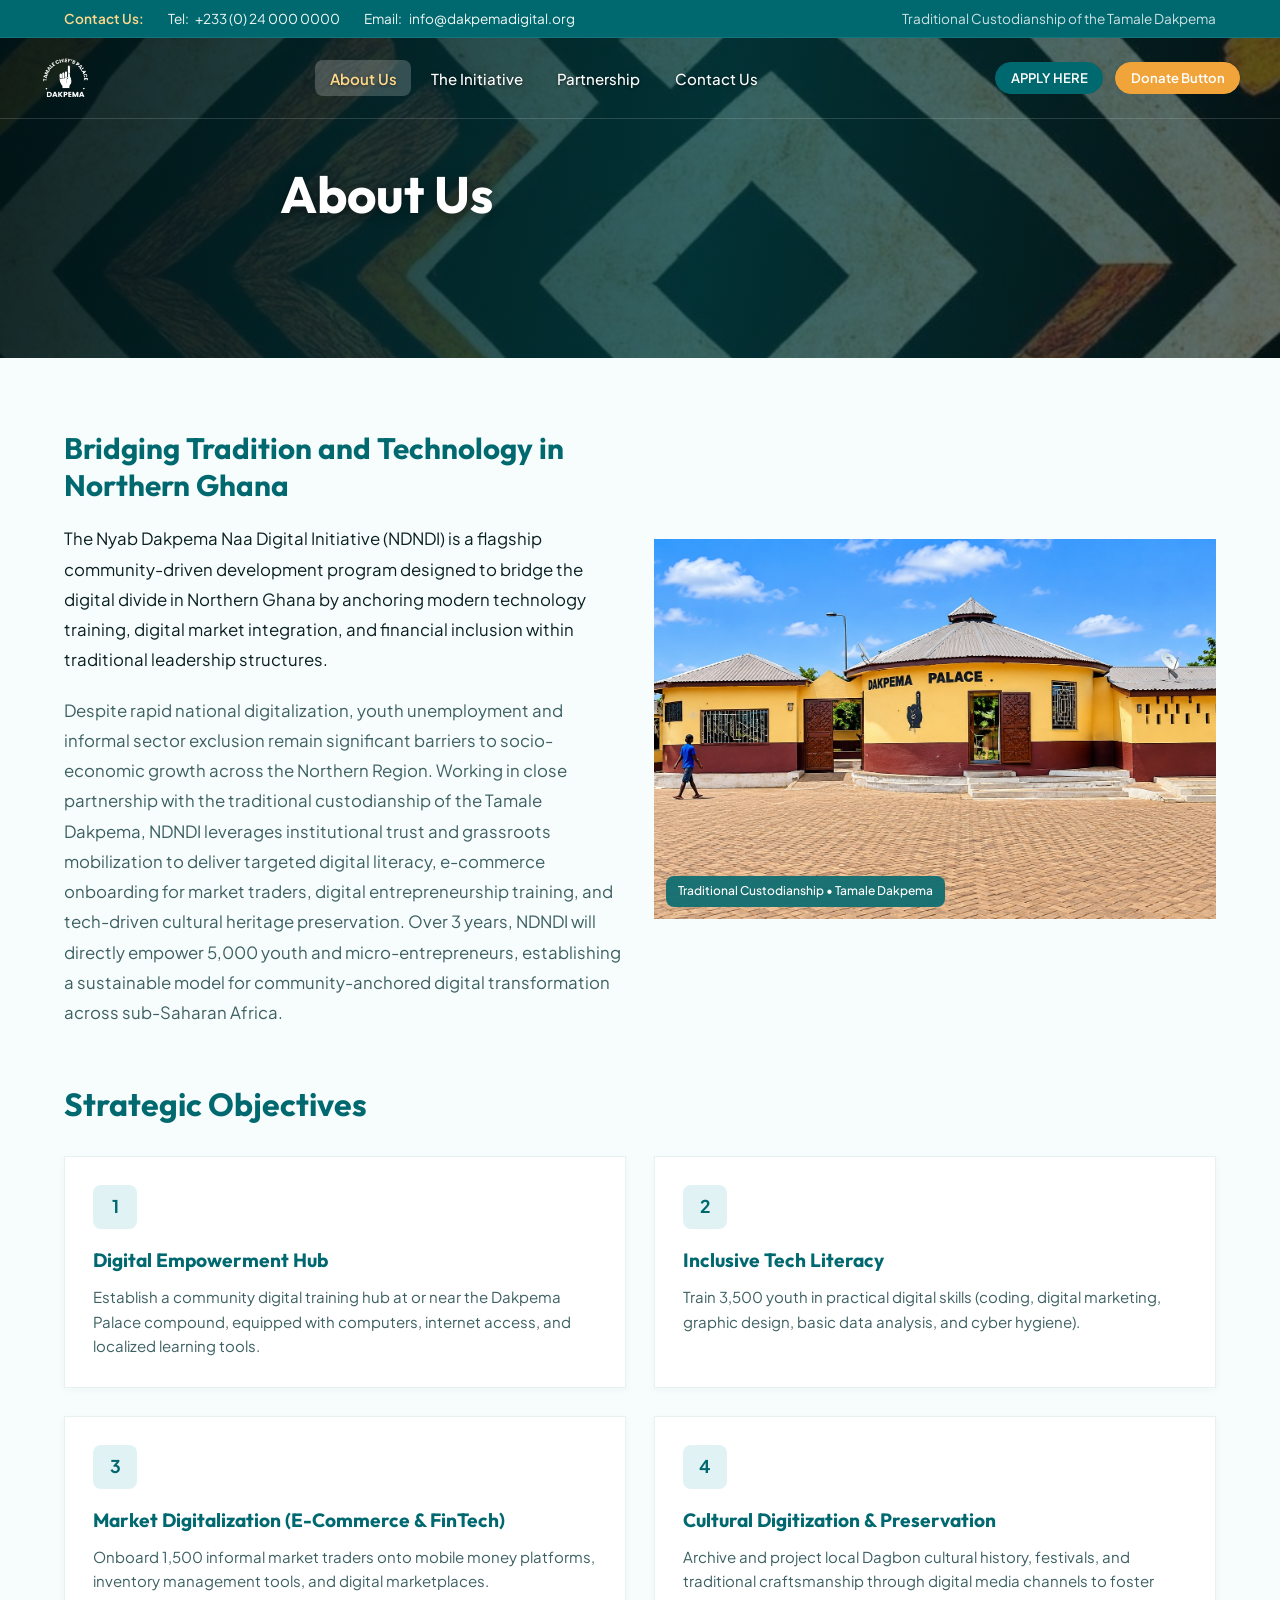
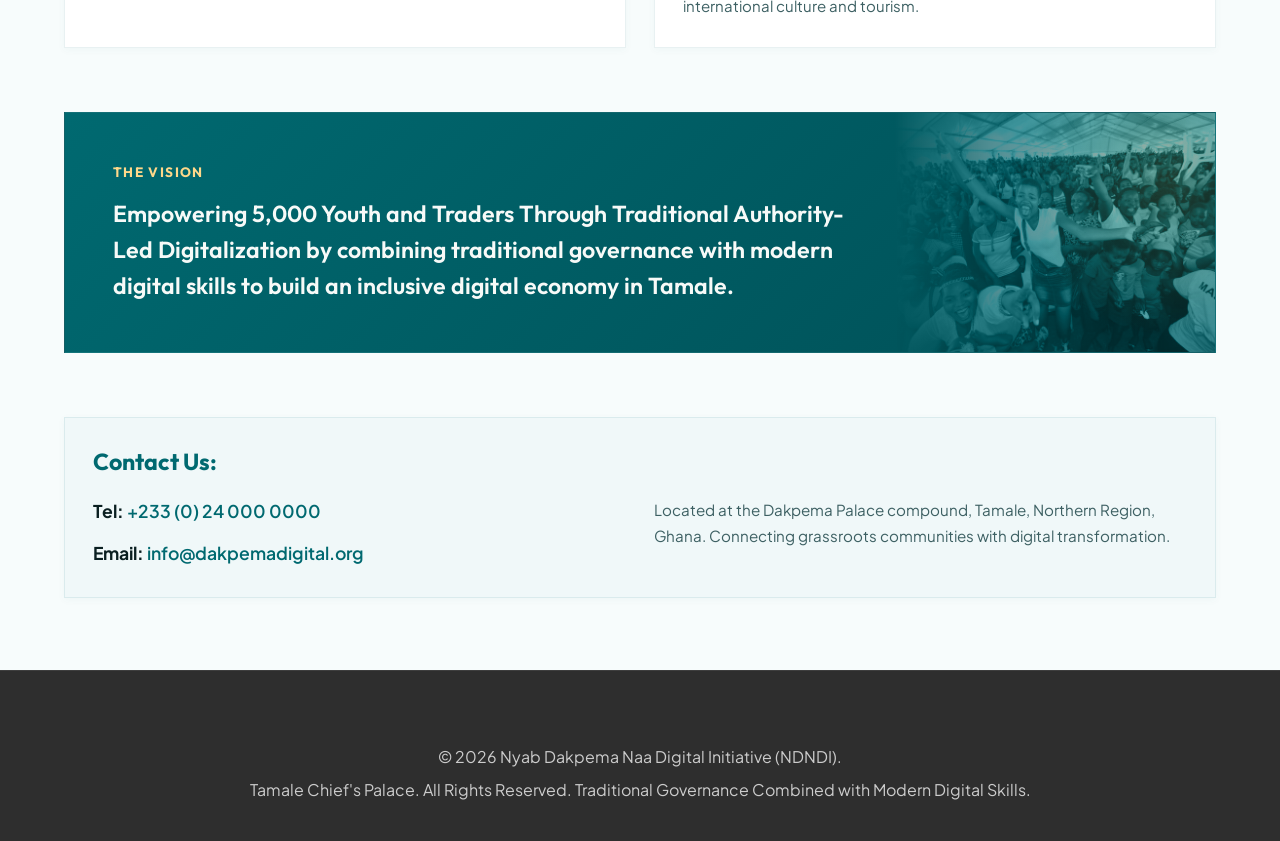
==== about.html @ 33f5f31a "Initial commit - Dakpema website" ====
﻿<!DOCTYPE html>
<html lang="en">
<head>
  <meta charset="UTF-8">
  <meta name="viewport" content="width=device-width, initial-scale=1.0">
  <title>1. About Us | Nyab Dakpema Naa Digital Initiative (NDNDI)</title>
  <meta name="description" content="1. About Us - Bridging Tradition and Technology in Northern Ghana. Nyab Dakpema Naa Digital Initiative (NDNDI).">
  <link rel="icon" type="image/png" href="assets/images/logo/DAKPEMA-01.png">
  <link rel="stylesheet" href="assets/css/style.css">
</head>
<body>

  <!-- Top Contact & Identity Bar -->
  <header class="top-bar">
    <div class="container top-bar-content">
      <div class="top-bar-contact">
        <span style="font-weight: 600; color: #ffd88a;">Contact Us:</span>
        <a href="tel:+233240000000"><span>Tel:</span> +233 (0) 24 000 0000</a>
        <a href="mailto:info@dakpemadigital.org"><span>Email:</span> info@dakpemadigital.org</a>
      </div>
      <div class="top-bar-tagline">
        <span>Traditional Custodianship of the Tamale Dakpema</span>
      </div>
    </div>
  </header>

  <!-- Hero wrapper with overlaid nav (same as homepage) -->
  <div class="hero-wrapper">
    <nav class="site-header site-header-hero">
      <div class="container navbar">
        <a href="index.html" class="brand">
          <img src="assets/images/logo/DAKPEMAw.png" alt="Tamale Chief's Palace - Dakpema Logo" class="brand-logo">
        </a>

        <ul class="nav-menu">
          <li><a href="about.html" class="nav-link active">About Us</a></li>
          <li><a href="initiative.html" class="nav-link">The Initiative</a></li>
          <li><a href="partnership.html" class="nav-link">Partnership</a></li>
          <li><a href="contact.html" class="nav-link">Contact Us</a></li>
          <li class="nav-menu-btns">
            <button type="button" class="btn btn-primary btn-sm open-apply-modal">APPLY HERE</button>
            <button type="button" class="btn btn-accent btn-sm open-donate-modal">Donate Button</button>
          </li>
        </ul>

        <div class="nav-actions">
          <button type="button" class="btn btn-primary btn-sm open-apply-modal nav-cta-btn">APPLY HERE</button>
          <button type="button" class="btn btn-accent btn-sm open-donate-modal nav-cta-btn">Donate Button</button>
          <button class="nav-toggle" aria-label="Toggle navigation menu" aria-expanded="false">
            <svg fill="none" stroke="currentColor" stroke-width="2" viewBox="0 0 24 24">
              <path stroke-linecap="round" stroke-linejoin="round" d="M4 6h16M4 12h16M4 18h16"></path>
            </svg>
          </button>
        </div>
      </div>
    </nav>

    <!-- Page Hero -->
    <div class="about-page-hero">
      <div class="about-page-hero-overlay"></div>
      <div class="container about-page-hero-content">
        <h1 class="about-page-hero-title">About Us</h1>
      </div>
    </div>

  </div><!-- /hero-wrapper -->

  <!-- Main Content: Bridging Tradition and Technology in Northern Ghana -->
  <main class="section">
    <div class="container">
      <div class="grid-2" style="align-items: center; margin-bottom: 3.5rem;">
        <div>
          <h2 class="section-title" style="font-size: 1.85rem; margin-bottom: 1.25rem;">
            Bridging Tradition and Technology in Northern Ghana
          </h2>
          <p style="font-size: 1.05rem; line-height: 1.8; color: var(--color-text-main); margin-bottom: 1.25rem;">
            The Nyab Dakpema Naa Digital Initiative (NDNDI) is a flagship community-driven development program designed to bridge the digital divide in Northern Ghana by anchoring modern technology training, digital market integration, and financial inclusion within traditional leadership structures.
          </p>
          <p style="font-size: 1.05rem; line-height: 1.8; color: var(--color-text-muted);">
            Despite rapid national digitalization, youth unemployment and informal sector exclusion remain significant barriers to socio-economic growth across the Northern Region. Working in close partnership with the traditional custodianship of the Tamale Dakpema, NDNDI leverages institutional trust and grassroots mobilization to deliver targeted digital literacy, e-commerce onboarding for market traders, digital entrepreneurship training, and tech-driven cultural heritage preservation. Over 3 years, NDNDI will directly empower 5,000 youth and micro-entrepreneurs, establishing a sustainable model for community-anchored digital transformation across sub-Saharan Africa.
          </p>
        </div>

        <div class="hero-visuals">
          <div class="hero-img-wrap" style="height: 380px;">
            <img src="assets/images/hero/Dakpema.jpg" alt="Dakpema Palace - Tamale Chief's Palace">
            <div class="hero-card-badge">
              Traditional Custodianship • Tamale Dakpema
            </div>
          </div>
        </div>
      </div>

      <!-- Strategic Objectives (Verbatim Text) -->
      <div style="margin-bottom: 4rem;">
        <div class="section-header" style="margin-bottom: 2rem;">
          <h3 class="section-title" style="font-size: 2rem;">Strategic Objectives</h3>
        </div>

        <div class="grid-2">
          <!-- 1. Digital Empowerment Hub -->
          <div class="clean-card">
            <div class="card-icon-pill">1</div>
            <h4 class="card-title">Digital Empowerment Hub</h4>
            <p class="card-text">
              Establish a community digital training hub at or near the Dakpema Palace compound, equipped with computers, internet access, and localized learning tools.
            </p>
          </div>

          <!-- 2. Inclusive Tech Literacy -->
          <div class="clean-card">
            <div class="card-icon-pill">2</div>
            <h4 class="card-title">Inclusive Tech Literacy</h4>
            <p class="card-text">
              Train 3,500 youth in practical digital skills (coding, digital marketing, graphic design, basic data analysis, and cyber hygiene).
            </p>
          </div>

          <!-- 3. Market Digitalization (E-Commerce & FinTech) -->
          <div class="clean-card">
            <div class="card-icon-pill">3</div>
            <h4 class="card-title">Market Digitalization (E-Commerce &amp; FinTech)</h4>
            <p class="card-text">
              Onboard 1,500 informal market traders onto mobile money platforms, inventory management tools, and digital marketplaces.
            </p>
          </div>

          <!-- 4. Cultural Digitization & Preservation -->
          <div class="clean-card">
            <div class="card-icon-pill">4</div>
            <h4 class="card-title">Cultural Digitization &amp; Preservation</h4>
            <p class="card-text">
              Archive and project local Dagbon cultural history, festivals, and traditional craftsmanship through digital media channels to foster international culture and tourism.
            </p>
          </div>
        </div>
      </div>

      <!-- The Vision (Verbatim Text) -->
      <div class="vision-banner" style="margin-bottom: 4rem;">
        <div class="vision-banner-content">
          <div class="vision-tag">The Vision</div>
          <p class="vision-text">
            Empowering 5,000 Youth and Traders Through Traditional Authority-Led Digitalization by combining traditional governance with modern digital skills to build an inclusive digital economy in Tamale.
          </p>
        </div>
        <div class="vision-banner-img">
          <img src="assets/images/projects/youth.jpg" alt="Vision - Dakpema Youth">
        </div>
      </div>

      <!-- Contact Us (Verbatim Text from Page 1 & Page 2) -->
      <div class="clean-card" style="background: var(--color-bg-alt);">
        <h3 class="card-title" style="font-size: 1.45rem; margin-bottom: 1.25rem;">Contact Us:</h3>
        <div class="grid-2">
          <div>
            <p style="font-size: 1.1rem; color: var(--color-text-main); margin-bottom: 0.75rem;">
              <strong>Tel:</strong> <a href="tel:+233240000000" style="color: var(--color-primary); font-weight: 600;">+233 (0) 24 000 0000</a>
            </p>
            <p style="font-size: 1.1rem; color: var(--color-text-main);">
              <strong>Email:</strong> <a href="mailto:info@dakpemadigital.org" style="color: var(--color-primary); font-weight: 600;">info@dakpemadigital.org</a>
            </p>
          </div>
          <div>
            <p style="color: var(--color-text-muted); font-size: 0.95rem;">
              Located at the Dakpema Palace compound, Tamale, Northern Region, Ghana. Connecting grassroots communities with digital transformation.
            </p>
          </div>
        </div>
      </div>

    </div>
  </main>

  <!-- Modals -->
  <div id="applyModal" class="modal-overlay" role="dialog" aria-modal="true">
    <div class="modal-dialog">
      <div class="modal-header">
        <h3 class="modal-title">NDNDI Registration (1. ENTRY-STAGE)</h3>
        <button type="button" class="modal-close" aria-label="Close modal">&times;</button>
      </div>
      <div class="modal-body">
        <p style="font-size: 0.92rem; color: var(--color-text-muted); margin-bottom: 1.25rem;">
          <strong>1. ENTRY-STAGE:</strong> Entrants will be allowed to register online. Follow this link () to register. Applicants must make sure all information submitted are accurate before clicking APPLY.
        </p>
        <form id="applicationForm">
          <div class="form-group">
            <label class="form-label">Full Name *</label>
            <input type="text" class="form-control" required>
          </div>
          <div class="grid-2">
            <div class="form-group">
              <label class="form-label">Email *</label>
              <input type="email" class="form-control" required>
            </div>
            <div class="form-group">
              <label class="form-label">Tel *</label>
              <input type="tel" class="form-control" required>
            </div>
          </div>
          <div class="form-group">
            <label class="form-label">Age (18-32 years) *</label>
            <input type="number" min="18" max="32" class="form-control" required>
          </div>
          <div style="display: flex; justify-content: flex-end; gap: 0.75rem; margin-top: 1rem;">
            <button type="button" class="btn btn-outline modal-cancel">Cancel</button>
            <button type="submit" class="btn btn-primary" style="background-color: #8b1f1f; border-color: #8b1f1f;">APPLY HERE</button>
          </div>
        </form>
      </div>
    </div>
  </div>

  <div id="donateModal" class="modal-overlay" role="dialog" aria-modal="true">
    <div class="modal-dialog">
      <div class="modal-header">
        <h3 class="modal-title">Partner with NDNDI (Donate Button)</h3>
        <button type="button" class="modal-close" aria-label="Close modal">&times;</button>
      </div>
      <div class="modal-body">
        <p style="font-size: 0.92rem; color: var(--color-text-muted); margin-bottom: 1.25rem;">
          We invite development agencies, philanthropic organizations, and corporate partners to join hands with the Nyab Dakpema Naa Digital Initiative.
        </p>
        <form id="donationForm">
          <div class="form-group">
            <label class="form-label">Organization / Donor Name *</label>
            <input type="text" class="form-control" required>
          </div>
          <div class="form-group">
            <label class="form-label">Email Address *</label>
            <input type="email" class="form-control" required>
          </div>
          <div style="display: flex; justify-content: flex-end; gap: 0.75rem; margin-top: 1rem;">
            <button type="button" class="btn btn-outline modal-cancel">Cancel</button>
            <button type="submit" class="btn btn-accent" style="background-color: #8b1f1f; border-color: #8b1f1f;">Donate Button</button>
          </div>
        </form>
      </div>
    </div>
  </div>

  <!-- Site Footer -->
  <footer class="site-footer">
    <div class="container">
      <div class="footer-bottom">
        <p>© 2026 Nyab Dakpema Naa Digital Initiative (NDNDI).</p>
        <p>Tamale Chief's Palace. All Rights Reserved. Traditional Governance Combined with Modern Digital Skills.</p>
      </div>
    </div>
  </footer>

  <script src="assets/js/main.js"></script>
</body>
</html>
---- assets/css/style.css ----
﻿/* ==========================================================================
   Nyab Dakpema Naa Digital Initiative (NDNDI) - Main Stylesheet
   Modern, elegant civic tech design system for Northern Ghana
   Refined aesthetic: Zero thick deep shadows, zero heavy card outlines.
   ========================================================================== */

@import url('https://fonts.googleapis.com/css2?family=Outfit:wght@300;400;500;600;700;800&family=Plus+Jakarta+Sans:wght@300;400;500;600;700&display=swap');

:root {
  /* Brand Heritage Palette */
  --color-primary: #006970;          /* Dakpema Teal */
  --color-primary-light: #007e86;    /* Dakpema Teal Light */
  --color-primary-subtle: #e0f2f3;   /* Delicate Teal Tint */
  --color-primary-glow: rgba(0, 105, 112, 0.08);
  
  --color-accent: #f1a43a;           /* Vibrant Amber Gold */
  --color-accent-hover: #d98d28;
  --color-accent-subtle: #fdf6ea;    /* Soft Amber Glow */
  
  --color-water: #006970;            /* Clean Water Initiative Teal */
  --color-water-subtle: #e0f2f3;
  
  /* Neutral Palette */
  --color-bg-main: #f7fcfc;          /* Pristine teal-tinted off-white */
  --color-bg-surface: #ffffff;       /* Pure white */
  --color-bg-alt: #f0f8f9;           /* Soft muted teal section background */
  --color-bg-card: #ffffff;
  
  --color-text-main: #0a1f21;        /* Deep teal charcoal */
  --color-text-muted: #3d6063;       /* Readable secondary body */
  --color-text-light: #6b8d90;       /* Tertiary caption */
  --color-border-subtle: rgba(0, 105, 112, 0.09); /* Hairline elegant border */
  --color-border-hover: rgba(0, 105, 112, 0.22);
  
  /* Shadows - explicitly soft, airy, and delicate (No thick or deep black shadows) */
  --shadow-subtle: 0 2px 8px rgba(0, 95, 102, 0.04);
  --shadow-hover: 0 6px 18px rgba(0, 95, 102, 0.07);
  --shadow-float: 0 10px 25px rgba(0, 95, 102, 0.08);
  
  /* Typography */
  --font-heading: 'Outfit', -apple-system, BlinkMacSystemFont, "Segoe UI", Roboto, sans-serif;
  --font-body: 'Plus Jakarta Sans', -apple-system, BlinkMacSystemFont, "Segoe UI", Roboto, sans-serif;
  
  /* Layout & Transitions */
  --container-max: 1200px;
  --radius-sm: 8px;
  --radius-md: 12px;
  --radius-lg: 18px;
  --radius-full: 9999px;
  --transition: all 0.25s cubic-bezier(0.16, 1, 0.3, 1);
}

/* Base Reset & Core Styles */
*, *::before, *::after {
  box-sizing: border-box;
  margin: 0;
  padding: 0;
}

html {
  scroll-behavior: smooth;
  font-size: 16px;
  -webkit-font-smoothing: antialiased;
}

body {
  font-family: var(--font-body);
  background-color: var(--color-bg-main);
  color: var(--color-text-main);
  line-height: 1.7;
  overflow-x: hidden;
}

img {
  max-width: 100%;
  height: auto;
  display: block;
}

a {
  color: inherit;
  text-decoration: none;
  transition: var(--transition);
}

button, input, textarea, select {
  font-family: inherit;
  font-size: 1rem;
}

/* Container */
.container {
  width: 100%;
  max-width: var(--container-max);
  margin-left: auto;
  margin-right: auto;
  padding-left: 1.5rem;
  padding-right: 1.5rem;
}

/* Mobile-only elements — hidden by default */
.about-mobile-img {
  display: none;
}

/* ==========================================================================
   Header & Navigation
   ========================================================================== */

/* Top utility bar */
.top-bar {
  background-color: var(--color-primary);
  color: #e0ece4;
  font-size: 0.85rem;
  padding: 0.45rem 0;
  border-bottom: 1px solid rgba(255, 255, 255, 0.08);
}

.top-bar-content {
  display: flex;
  justify-content: space-between;
  align-items: center;
  flex-wrap: wrap;
  gap: 0.75rem;
}

.top-bar-contact {
  display: flex;
  align-items: center;
  gap: 1.5rem;
}

.top-bar-contact a {
  color: #f0f7f3;
  display: inline-flex;
  align-items: center;
  gap: 0.4rem;
}

.top-bar-contact a:hover {
  color: var(--color-accent);
}

.top-bar-tagline {
  display: flex;
  align-items: center;
  gap: 0.5rem;
  color: rgba(255, 255, 255, 0.8);
}

.top-bar-tagline .badge {
  background: rgba(200, 138, 36, 0.25);
  color: #ffd88a;
  padding: 0.15rem 0.55rem;
  border-radius: var(--radius-full);
  font-size: 0.75rem;
  font-weight: 600;
  letter-spacing: 0.03em;
}

/* Nav menu buttons â€” hidden on desktop, shown in dropdown on mobile */
.nav-menu-btns {
  display: none;
}

/* Hidden on desktop, shown on mobile only */
.top-bar-mobile-email {
  display: none;
}

/* Nav CTA buttons hidden on mobile via media query */

.site-header {
  position: sticky;
  top: 0;
  z-index: 100;
  background: rgba(255, 255, 255, 0.96);
  backdrop-filter: blur(12px);
  border-bottom: 1px solid var(--color-border-subtle);
  transition: var(--transition);
}

.navbar {
  display: flex;
  align-items: center;
  justify-content: space-between;
  padding: 0.85rem 0;
}

.brand {
  display: flex;
  align-items: center;
  gap: 0.9rem;
}

.brand-logo {
  width: 52px;
  height: 52px;
  object-fit: contain;
  transition: var(--transition);
}

.brand:hover .brand-logo {
  transform: scale(1.04);
}

.brand-info {
  display: flex;
  flex-direction: column;
}

.brand-acronym {
  font-family: var(--font-heading);
  font-size: 1.2rem;
  font-weight: 800;
  color: var(--color-primary);
  line-height: 1.15;
  letter-spacing: -0.01em;
}

.brand-title {
  font-size: 0.78rem;
  font-weight: 500;
  color: var(--color-text-muted);
  line-height: 1.2;
}

/* Nav links */
.nav-menu {
  display: flex;
  align-items: center;
  gap: 0.35rem;
  list-style: none;
}

.nav-link {
  font-size: 0.94rem;
  font-weight: 500;
  color: var(--color-text-main);
  padding: 0.55rem 0.9rem;
  border-radius: var(--radius-sm);
  transition: var(--transition);
  position: relative;
  white-space: nowrap;
}

.nav-link:hover {
  color: var(--color-primary);
  background-color: var(--color-primary-subtle);
}

.nav-link.active {
  color: var(--color-primary);
  background-color: var(--color-primary-subtle);
  font-weight: 600;
}

/* Nav Actions */
.nav-actions {
  display: flex;
  align-items: center;
  gap: 0.75rem;
}

.btn {
  display: inline-flex;
  align-items: center;
  justify-content: center;
  gap: 0.5rem;
  padding: 0.6rem 1.25rem;
  font-size: 0.9rem;
  font-weight: 600;
  border-radius: var(--radius-full);
  cursor: pointer;
  border: 1px solid transparent;
  transition: var(--transition);
  line-height: 1.2;
  text-align: center;
  text-decoration: none;
}

.btn-primary {
  background-color: var(--color-primary);
  color: #ffffff;
  border-color: var(--color-primary);
}

.btn-primary:hover {
  background-color: var(--color-primary-light);
  border-color: var(--color-primary-light);
  transform: translateY(-1px);
}

.btn-accent {
  background-color: var(--color-accent);
  color: #ffffff;
  border-color: var(--color-accent);
}

.btn-accent:hover {
  background-color: var(--color-accent-hover);
  border-color: var(--color-accent-hover);
  transform: translateY(-1px);
}

.btn-outline {
  background-color: transparent;
  color: var(--color-primary);
  border-color: var(--color-border-subtle);
}

.btn-outline:hover {
  background-color: var(--color-primary-subtle);
  border-color: var(--color-primary);
}

.btn-sm {
  padding: 0.45rem 0.9rem;
  font-size: 0.82rem;
}

.btn-lg {
  padding: 0.85rem 1.75rem;
  font-size: 1rem;
}

/* Hamburger toggle for mobile */
.nav-toggle {
  display: none;
  background: none;
  border: none;
  cursor: pointer;
  padding: 0.5rem;
  color: var(--color-primary);
}

.nav-toggle svg {
  width: 26px;
  height: 26px;
}

/* ==========================================================================
   Hero Section with hero-img1.jpg (Inspiration Style)
   ========================================================================== */
.hero-wrapper {
  position: relative;
  width: 100%;
}

.site-header-hero {
  position: absolute;
  top: 0;
  left: 0;
  width: 100%;
  z-index: 50;
  background: transparent;
  border-bottom: 1px solid rgba(255, 255, 255, 0.15);
  backdrop-filter: none;
}

.site-header-hero .brand-logo {
  filter: brightness(0) invert(1);
}

.site-header-hero .nav-link {
  color: #ffffff;
  font-weight: 500;
  text-shadow: 0 1px 3px rgba(0, 0, 0, 0.5);
}

.site-header-hero .nav-link:hover {
  color: #ffd88a;
  background-color: rgba(255, 255, 255, 0.12);
}

.site-header-hero .nav-link.active {
  color: #ffd88a;
  background-color: rgba(255, 255, 255, 0.2);
  font-weight: 600;
}

.site-header-hero .nav-toggle {
  color: #ffffff;
}

.hero-inspo {
  position: relative;
  width: 100%;
  min-height: 100vh;
  min-height: calc(100vh - 40px);
  min-height: 100dvh;
  display: flex;
  align-items: center;
  background-image: url('../images/hero/hero-img1.jpg');
  background-size: cover;
  background-position: 72% 20%;
  background-repeat: no-repeat;
  padding: 8.5rem 0 5.5rem;
  border-bottom: 1px solid rgba(0, 0, 0, 0.15);
  overflow: hidden;
  color: #ffffff;
  box-sizing: border-box;
}

/* Small dark overlay, not too much */
.hero-inspo .hero-overlay {
  position: absolute;
  top: 0;
  left: 0;
  right: 0;
  bottom: 0;
  width: 100%;
  height: 100%;
  background: linear-gradient(
    90deg, 
    rgba(8, 22, 14, 0.8) 0%, 
    rgba(8, 22, 14, 0.58) 45%, 
    rgba(8, 22, 14, 0.28) 75%, 
    rgba(8, 22, 14, 0.12) 100%
  );
  pointer-events: none;
  z-index: 1;
}

.hero-inspo .container {
  position: relative;
  z-index: 2;
  width: 100%;
}

.hero-inspo .hero-content {
  max-width: 600px;
}

.hero-inspo .hero-title {
  font-family: var(--font-heading);
  font-size: 3.25rem;
  font-weight: 800;
  line-height: 1.15;
  color: #ffffff;
  margin-bottom: 1.15rem;
  letter-spacing: -0.02em;
  text-shadow: 0 2px 10px rgba(0, 0, 0, 0.45);
}

.hero-inspo .hero-title .highlight {
  color: #ffffff;
}

.hero-inspo .hero-subtext {
  font-size: 1.15rem;
  font-weight: 500;
  color: #e5ede8;
  line-height: 1.6;
  margin-bottom: 2.25rem;
  max-width: 520px;
  text-shadow: 0 1px 4px rgba(0, 0, 0, 0.45);
}

.hero-inspo .hero-actions {
  display: flex;
  align-items: center;
  gap: 1rem;
  flex-wrap: wrap;
}

.hero-inspo .hero-actions .btn-outline {
  background-color: rgba(255, 255, 255, 0.08);
  color: #ffffff;
  border-color: rgba(255, 255, 255, 0.4);
  backdrop-filter: blur(4px);
}

.hero-inspo .hero-actions .btn-outline:hover {
  background-color: rgba(255, 255, 255, 0.22);
  border-color: #ffffff;
}

@media (max-width: 768px) {
  .site-header-hero .nav-menu {
    background: #11291d;
    border-bottom: 1px solid rgba(255, 255, 255, 0.1);
  }
  .hero-inspo {
    min-height: 75vh;
    padding: 7.5rem 0 4rem;
    background-position: 65% center;
  }
  .hero-inspo .hero-title {
    font-size: 2.25rem;
  }
  .hero-inspo .hero-overlay {
    background: linear-gradient(
      180deg,
      rgba(8, 22, 14, 0.78) 0%,
      rgba(8, 22, 14, 0.65) 100%
    );
  }
}

/* ==========================================================================
   Hero Section with Dakpema Palace Background & Dark Overlay (Legacy/Fallback)
   ========================================================================== */
.hero {
  position: relative;
  width: 100%;
  min-height: 100vh;
  min-height: calc(100vh - 40px);
  min-height: 100dvh;
  display: flex;
  align-items: center;
  background-image: url('../images/hero/hero-img1.jpg');
  background-size: cover;
  background-position: 72% 20%;
  background-repeat: no-repeat;
  padding: 8.5rem 0 5.5rem;
  border-bottom: 1px solid rgba(0, 0, 0, 0.15);
  overflow: hidden;
  color: #ffffff;
  box-sizing: border-box;
}

.hero-overlay {
  position: absolute;
  top: 0;
  left: 0;
  right: 0;
  bottom: 0;
  width: 100%;
  height: 100%;
  background: linear-gradient(135deg, rgba(10, 24, 17, 0.82) 0%, rgba(14, 34, 25, 0.76) 50%, rgba(8, 20, 14, 0.85) 100%);
  pointer-events: none;
  z-index: 1;
}

.hero .container {
  position: relative;
  z-index: 2;
  width: 100%;
}

.hero-grid {
  display: block;
  max-width: 960px;
  position: relative;
  z-index: 2;
}

.hero-badge-wrap {
  display: inline-flex;
  align-items: center;
  gap: 0.6rem;
  padding: 0.4rem 1.1rem 0.4rem 0.55rem;
  background-color: rgba(255, 255, 255, 0.95);
  border: 1px solid rgba(255, 255, 255, 0.3);
  border-radius: var(--radius-full);
  margin-bottom: 1.5rem;
  box-shadow: 0 4px 12px rgba(0, 0, 0, 0.12);
}

.hero-badge-logo {
  width: 26px;
  height: 26px;
  object-fit: contain;
}

.hero-badge-text {
  font-size: 0.82rem;
  font-weight: 700;
  color: var(--color-primary);
  letter-spacing: 0.02em;
}

.hero-title {
  font-family: var(--font-heading);
  font-size: 2.95rem;
  font-weight: 800;
  line-height: 1.15;
  color: #ffffff;
  margin-bottom: 1.15rem;
  letter-spacing: -0.02em;
  text-shadow: 0 2px 8px rgba(0, 0, 0, 0.3);
}

.hero-title .highlight {
  color: #ffd88a;
  position: relative;
  display: inline-block;
}

.hero-subtitle {
  font-size: 1.3rem;
  font-weight: 600;
  color: #ffd88a;
  margin-bottom: 1.1rem;
  text-shadow: 0 1px 4px rgba(0, 0, 0, 0.25);
}

.hero-desc {
  font-size: 1.05rem;
  color: #e4eee8;
  line-height: 1.8;
  margin-bottom: 2.25rem;
  max-width: 840px;
  text-shadow: 0 1px 3px rgba(0, 0, 0, 0.25);
}

.hero-actions {
  display: flex;
  flex-wrap: wrap;
  align-items: center;
  gap: 1rem;
  margin-bottom: 2.75rem;
}

.hero-actions .btn-outline {
  background-color: rgba(255, 255, 255, 0.08);
  color: #ffffff;
  border-color: rgba(255, 255, 255, 0.35);
  backdrop-filter: blur(4px);
}

.hero-actions .btn-outline:hover {
  background-color: rgba(255, 255, 255, 0.2);
  border-color: #ffffff;
}

.hero-stats {
  display: grid;
  grid-template-columns: repeat(3, 1fr);
  gap: 1.5rem;
  padding-top: 1.8rem;
  border-top: 1px solid rgba(255, 255, 255, 0.2);
}

.hero-stat-number {
  font-family: var(--font-heading);
  font-size: 2rem;
  font-weight: 800;
  color: #ffd88a;
  line-height: 1.1;
}

.hero-stat-label {
  font-size: 0.85rem;
  color: #dbe7e1;
  margin-top: 0.35rem;
  line-height: 1.4;
}

/* Hero Media Showcase */
.hero-visuals {
  position: relative;
}

.hero-gallery {
  display: grid;
  grid-template-columns: 1fr 1fr;
  gap: 1rem;
  position: relative;
}

.hero-img-wrap {
  border-radius: 0;
  overflow: hidden;
  position: relative;
  background-color: #e6ede8;
}

.hero-img-wrap img {
  width: 100%;
  height: 100%;
  object-fit: cover;
  transition: transform 0.4s ease;
}

.hero-img-wrap:hover img {
  transform: scale(1.03);
}

.hero-img-main {
  grid-column: span 2;
  height: 250px;
}

.hero-img-sub1 {
  height: 180px;
}

.hero-img-sub2 {
  height: 180px;
}

.hero-card-badge {
  position: absolute;
  bottom: 12px;
  left: 12px;
  background: rgba(0, 105, 112, 0.88);
  backdrop-filter: blur(8px);
  color: #ffffff;
  padding: 0.35rem 0.75rem;
  border-radius: var(--radius-sm);
  font-size: 0.75rem;
  font-weight: 500;
  display: inline-flex;
  align-items: center;
  gap: 0.4rem;
}

.hero-card-badge svg {
  width: 14px;
  height: 14px;
  color: #ffd88a;
}

/* ==========================================================================
   Tab Navigation Menu (Faithful to "TAB MENUS")
   ========================================================================== */
.tab-menus-nav {
  background-color: #ffffff;
  border-bottom: 1px solid var(--color-border-subtle);
  padding: 0.75rem 0;
  position: sticky;
  top: 73px;
  z-index: 90;
}

.tab-nav-wrapper {
  display: flex;
  align-items: center;
  justify-content: space-between;
  gap: 1rem;
  overflow-x: auto;
  scrollbar-width: none;
}

.tab-nav-wrapper::-webkit-scrollbar {
  display: none;
}

.tab-nav-label {
  font-family: var(--font-heading);
  font-size: 0.78rem;
  font-weight: 700;
  text-transform: uppercase;
  letter-spacing: 0.08em;
  color: var(--color-accent);
  white-space: nowrap;
  padding-right: 0.75rem;
  border-right: 2px solid var(--color-border-subtle);
}

.tab-nav-items {
  display: flex;
  align-items: center;
  gap: 0.5rem;
  flex-grow: 1;
}

.tab-btn {
  background: transparent;
  border: 1px solid transparent;
  color: var(--color-text-muted);
  font-size: 0.88rem;
  font-weight: 600;
  padding: 0.5rem 1rem;
  border-radius: var(--radius-full);
  cursor: pointer;
  white-space: nowrap;
  transition: var(--transition);
  display: inline-flex;
  align-items: center;
  gap: 0.45rem;
}

.tab-btn:hover {
  color: var(--color-primary);
  background-color: var(--color-primary-subtle);
}

.tab-btn.active {
  background-color: var(--color-primary);
  color: #ffffff;
}

/* ==========================================================================
   General Page / Section Styling
   ========================================================================== */
.section {
  padding: 4.5rem 0;
  position: relative;
}

.section-alt {
  background-color: var(--color-bg-alt);
}

.section-header {
  margin-bottom: 2.75rem;
}

.section-tag {
  display: inline-block;
  font-size: 0.78rem;
  font-weight: 700;
  text-transform: uppercase;
  letter-spacing: 0.08em;
  color: var(--color-accent);
  margin-bottom: 0.5rem;
}

.section-title {
  font-family: var(--font-heading);
  font-size: 2.1rem;
  font-weight: 700;
  color: var(--color-primary);
  line-height: 1.25;
}

.section-subtitle {
  font-size: 1.05rem;
  color: var(--color-text-muted);
  margin-top: 0.5rem;
  max-width: 720px;
  margin-left: auto;
  margin-right: auto;
}

/* ==========================================================================
   Clean Card System
   Strict adherence: NO thick deep shadows, NO thick heavy outlines
   ========================================================================== */
.clean-card {
  background-color: var(--color-bg-card);
  border: 1px solid var(--color-border-subtle);
  border-radius: 0;
  padding: 1.75rem;
  transition: var(--transition);
  position: relative;
  box-shadow: var(--shadow-subtle);
}

.clean-card:hover {
  transform: translateY(-2px);
  border-color: var(--color-border-subtle);
  box-shadow: var(--shadow-subtle);
}

.clean-card-soft {
  background-color: #ffffff;
  border: 1px solid rgba(0, 105, 112, 0.06);
  border-radius: var(--radius-md);
  padding: 1.75rem;
}

/* Card Icons */
.card-icon-pill {
  width: 44px;
  height: 44px;
  border-radius: var(--radius-sm);
  background-color: var(--color-primary-subtle);
  color: var(--color-primary);
  display: flex;
  align-items: center;
  justify-content: center;
  font-size: 1.1rem;
  font-weight: 700;
  margin-bottom: 1.2rem;
}

.card-icon-pill.gold {
  background-color: var(--color-accent-subtle);
  color: var(--color-accent);
}

.card-icon-pill.water {
  background-color: var(--color-water-subtle);
  color: var(--color-water);
}

.card-title {
  font-family: var(--font-heading);
  font-size: 1.2rem;
  font-weight: 700;
  color: var(--color-primary);
  margin-bottom: 0.65rem;
  line-height: 1.35;
}

.card-text {
  font-size: 0.94rem;
  color: var(--color-text-muted);
  line-height: 1.65;
}

/* Grid Layouts */
.grid-2 {
  display: grid;
  grid-template-columns: repeat(2, 1fr);
  gap: 1.75rem;
}

.grid-3 {
  display: grid;
  grid-template-columns: repeat(3, 1fr);
  gap: 1.75rem;
}

.grid-4 {
  display: grid;
  grid-template-columns: repeat(4, 1fr);
  gap: 1.5rem;
}

/* ==========================================================================
   Vision Banner
   ========================================================================== */
.vision-banner {
  background: linear-gradient(135deg, var(--color-primary) 0%, #004f56 100%);
  color: #ffffff;
  border-radius: 0;
  padding: 0;
  position: relative;
  overflow: hidden;
  border: 1px solid rgba(255, 255, 255, 0.08);
  display: flex;
  align-items: stretch;
}

.vision-banner-content {
  padding: 3rem;
  flex: 1;
  position: relative;
  z-index: 2;
}

.vision-banner-img {
  width: 320px;
  flex-shrink: 0;
  position: relative;
}

.vision-banner-img img {
  width: 100%;
  height: 100%;
  object-fit: cover;
  display: block;
  /* blend the image into the teal card */
  mask-image: linear-gradient(to right, transparent 0%, rgba(0,0,0,0.6) 30%, rgba(0,0,0,1) 70%);
  -webkit-mask-image: linear-gradient(to right, transparent 0%, rgba(0,0,0,0.6) 30%, rgba(0,0,0,1) 70%);
  mix-blend-mode: luminosity;
  opacity: 0.55;
}

.vision-banner::after {
  content: '';
  position: absolute;
  top: -40%;
  right: -10%;
  width: 320px;
  height: 320px;
  background: radial-gradient(circle, rgba(200, 138, 36, 0.15) 0%, transparent 70%);
  pointer-events: none;
}

.vision-tag {
  font-family: var(--font-heading);
  font-size: 0.85rem;
  text-transform: uppercase;
  letter-spacing: 0.1em;
  color: #ffd88a;
  margin-bottom: 0.75rem;
  font-weight: 700;
}

.vision-text {
  font-family: var(--font-heading);
  font-size: 1.45rem;
  font-weight: 600;
  line-height: 1.55;
  color: #f7faf8;
  max-width: 900px;
}

/* ==========================================================================
   The Stages of NDNDI (Timeline / Process Cards)
   ========================================================================== */
.stages-wrapper {
  display: flex;
  flex-direction: column;
  gap: 1.25rem;
}

.stage-card {
  display: grid;
  grid-template-columns: auto 1fr;
  gap: 1.5rem;
  align-items: flex-start;
  background: #ffffff;
  border: 1px solid var(--color-border-subtle);
  border-radius: var(--radius-md);
  padding: 1.5rem 1.75rem;
  transition: var(--transition);
}

.stage-card:hover {
  border-color: var(--color-border-hover);
  transform: translateX(4px);
  box-shadow: var(--shadow-subtle);
}

.stage-number-box {
  width: 48px;
  height: 48px;
  border-radius: 50%;
  background-color: var(--color-primary-subtle);
  color: var(--color-primary);
  display: flex;
  align-items: center;
  justify-content: center;
  font-family: var(--font-heading);
  font-size: 1.25rem;
  font-weight: 800;
}

.stage-card:first-child .stage-number-box {
  background-color: var(--color-accent-subtle);
  color: var(--color-accent);
}

.stage-title {
  font-family: var(--font-heading);
  font-size: 1.15rem;
  font-weight: 700;
  color: var(--color-primary);
  margin-bottom: 0.4rem;
}

.stage-text {
  font-size: 0.94rem;
  color: var(--color-text-muted);
  line-height: 1.65;
}

/* ==========================================================================
   Eligibility Requirements Box
   ========================================================================== */
.eligibility-box {
  background: #ffffff;
  border: 1px solid var(--color-border-subtle);
  border-radius: 0;
  padding: 2.25rem;
  margin-top: 2rem;
}

.eligibility-list {
  list-style: none;
  display: grid;
  grid-template-columns: repeat(2, 1fr);
  gap: 1.25rem;
  margin-top: 1.5rem;
}

.eligibility-item {
  display: flex;
  align-items: flex-start;
  gap: 0.85rem;
  font-size: 0.94rem;
  color: var(--color-text-main);
  line-height: 1.55;
}

.eligibility-badge {
  flex-shrink: 0;
  width: 26px;
  height: 26px;
  border-radius: 50%;
  background-color: var(--color-primary-subtle);
  color: var(--color-primary);
  display: flex;
  align-items: center;
  justify-content: center;
  font-size: 0.8rem;
  font-weight: 700;
}

/* ==========================================================================
   Water Project & Mission Special Section
   ========================================================================== */

/* Mission section â€” match 1360px container width */
#mission .container {
  max-width: 1360px;
  padding-left: clamp(1.5rem, 3.5vw, 3.5rem);
  padding-right: clamp(1.5rem, 3.5vw, 3.5rem);
}

.water-project-banner {
  background: linear-gradient(135deg, #004f56 0%, #006970 100%);
  color: #ffffff;
  border-radius: 0;
  padding: 3rem;
  position: relative;
  overflow: hidden;
  margin-bottom: 2.5rem;
}

.water-badge {
  background: rgba(255, 255, 255, 0.15);
  color: #c9f5f0;
  padding: 0.25rem 0.75rem;
  border-radius: 0;
  font-size: 0.78rem;
  font-weight: 600;
  display: inline-block;
  margin-bottom: 1rem;
}

.water-title {
  font-family: var(--font-heading);
  font-size: 1.9rem;
  font-weight: 700;
  margin-bottom: 1.25rem;
  color: #ffffff;
}

.water-text {
  font-size: 1.02rem;
  line-height: 1.75;
  color: #e2ede8;
}

.water-metrics {
  display: grid;
  grid-template-columns: repeat(2, 1fr);
  gap: 1.5rem;
  margin: 2rem 0 1rem;
}

.water-metric-card {
  background: rgba(255, 255, 255, 0.08);
  border: 1px solid rgba(255, 255, 255, 0.12);
  border-radius: var(--radius-sm);
  padding: 1.25rem;
}

.water-metric-val {
  font-family: var(--font-heading);
  font-size: 1.75rem;
  font-weight: 800;
  color: #ffd88a;
}

.water-metric-sub {
  font-size: 0.85rem;
  color: #d1e2db;
  margin-top: 0.25rem;
}

/* ==========================================================================
   Partnership & Call to Action Cards
   ========================================================================== */
.partnership-card {
  background-color: #ffffff;
  border: 1px solid var(--color-border-subtle);
  border-radius: var(--radius-md);
  padding: 2.5rem;
  position: relative;
}

.cta-banner {
  background: linear-gradient(135deg, var(--color-primary-subtle) 0%, #ffffff 100%);
  border: 1px solid var(--color-border-subtle);
  border-radius: 0;
  padding: 3rem;
  display: flex;
  justify-content: space-between;
  align-items: center;
  flex-wrap: wrap;
  gap: 2rem;
}

.cta-content {
  max-width: 650px;
}

.cta-container {
  max-width: 1360px;
  padding-left: clamp(1.5rem, 3.5vw, 3.5rem);
  padding-right: clamp(1.5rem, 3.5vw, 3.5rem);
}

/* ==========================================================================
   Contact Cards
   ========================================================================== */
.contact-grid {
  display: grid;
  grid-template-columns: 1fr 1.2fr;
  gap: 2.5rem;
}

.contact-info-card {
  background: #ffffff;
  border: 1px solid var(--color-border-subtle);
  border-radius: var(--radius-md);
  padding: 2rem;
}

.contact-meta-item {
  display: flex;
  align-items: flex-start;
  gap: 1rem;
  margin-bottom: 1.5rem;
}

.contact-icon {
  width: 42px;
  height: 42px;
  border-radius: 50%;
  background: var(--color-primary-subtle);
  color: var(--color-primary);
  display: flex;
  align-items: center;
  justify-content: center;
  flex-shrink: 0;
}

.contact-meta-label {
  font-size: 0.78rem;
  font-weight: 700;
  text-transform: uppercase;
  color: var(--color-text-light);
  letter-spacing: 0.05em;
}

.contact-meta-value {
  font-size: 1.05rem;
  font-weight: 600;
  color: var(--color-primary);
}

.form-group {
  margin-bottom: 1.25rem;
}

.form-label {
  display: block;
  font-size: 0.88rem;
  font-weight: 600;
  color: var(--color-text-main);
  margin-bottom: 0.4rem;
}

.form-control {
  width: 100%;
  padding: 0.75rem 1rem;
  border: 1px solid var(--color-border-subtle);
  border-radius: var(--radius-sm);
  background-color: #ffffff;
  color: var(--color-text-main);
  transition: var(--transition);
}

.form-control:focus {
  outline: none;
  border-color: var(--color-primary);
  box-shadow: 0 0 0 3px rgba(0, 105, 112, 0.08);
}

/* ==========================================================================
   Modals (Apply Modal & Donate Modal)
   ========================================================================== */
.modal-overlay {
  position: fixed;
  top: 0;
  left: 0;
  width: 100%;
  height: 100%;
  background-color: rgba(15, 30, 22, 0.6);
  backdrop-filter: blur(4px);
  z-index: 1000;
  display: none;
  align-items: center;
  justify-content: center;
  padding: 1.5rem;
  opacity: 0;
  transition: opacity 0.25s ease;
}

.modal-overlay.active {
  display: flex;
  opacity: 1;
}

.modal-dialog {
  background-color: #ffffff;
  border: 1px solid var(--color-border-subtle);
  border-radius: var(--radius-md);
  width: 100%;
  max-width: 580px;
  max-height: 90vh;
  overflow-y: auto;
  box-shadow: var(--shadow-float);
  transform: translateY(20px);
  transition: transform 0.25s ease;
}

.modal-overlay.active .modal-dialog {
  transform: translateY(0);
}

.modal-header {
  display: flex;
  align-items: center;
  justify-content: space-between;
  padding: 1.25rem 1.75rem;
  border-bottom: 1px solid var(--color-border-subtle);
}

.modal-title {
  font-family: var(--font-heading);
  font-size: 1.35rem;
  font-weight: 700;
  color: var(--color-primary);
}

.modal-close {
  background: none;
  border: none;
  font-size: 1.5rem;
  cursor: pointer;
  color: var(--color-text-light);
  line-height: 1;
  padding: 0.25rem;
}

.modal-close:hover {
  color: var(--color-text-main);
}

.modal-body {
  padding: 1.75rem;
}

.modal-footer {
  padding: 1rem 1.75rem;
  background-color: var(--color-bg-alt);
  border-top: 1px solid var(--color-border-subtle);
  display: flex;
  justify-content: flex-end;
  gap: 0.75rem;
}

/* ==========================================================================
   Footer
   ========================================================================== */
.site-footer {
  background-color: #2e2e2e;
  color: #cccccc;
  padding: 4.5rem 0 2rem;
  border-top: 1px solid rgba(255, 255, 255, 0.08);
}

.footer-grid {
  display: grid;
  grid-template-columns: 1.5fr 1fr 1fr 1.2fr;
  gap: 3rem;
  margin-bottom: 3.5rem;
}

.footer-brand-logo {
  width: 60px;
  height: 60px;
  object-fit: contain;
  margin-bottom: 1.25rem;
}

.footer-brand-title {
  font-family: var(--font-heading);
  font-size: 1.15rem;
  font-weight: 700;
  color: #ffffff;
  margin-bottom: 0.75rem;
}

.footer-desc {
  font-size: 0.88rem;
  line-height: 1.65;
  color: #a8beaf;
}

.footer-heading {
  font-family: var(--font-heading);
  font-size: 0.95rem;
  font-weight: 700;
  color: #ffffff;
  letter-spacing: 0.04em;
  text-transform: uppercase;
  margin-bottom: 1.25rem;
}

.footer-links {
  list-style: none;
  display: flex;
  flex-direction: column;
  gap: 0.65rem;
}

.footer-links a {
  font-size: 0.88rem;
  color: #b5c7bd;
}

.footer-links a:hover {
  color: #ffffff;
  padding-left: 4px;
}

.footer-contact-list {
  flex-direction: row;
  flex-wrap: wrap;
  gap: 0.5rem 1.5rem !important;
}

.footer-contact-list li {
  font-size: 0.82rem;
  color: #b5c7bd;
}

.footer-contact-list a {
  font-size: 0.82rem;
}
}

.footer-bottom {
  padding: 2rem 0;
  border-top: 1px solid rgba(255, 255, 255, 0.08);
  text-align: center;
  font-size: 0.82rem;
  color: #8da495;
}

.footer-bottom p {
  margin: 0 0 0.35rem;
}

/* ==========================================================================
   Responsive Breakpoints
   ========================================================================== */
@media (max-width: 992px) {
  .hero-grid {
    grid-template-columns: 1fr;
    gap: 2.5rem;
  }
  
  .grid-4 {
    grid-template-columns: repeat(2, 1fr);
  }
  
  .grid-3 {
    grid-template-columns: repeat(2, 1fr);
  }
  
  .footer-grid {
    grid-template-columns: repeat(2, 1fr);
  }
  
  .contact-grid {
    grid-template-columns: 1fr;
  }
}

@media (max-width: 768px) {
  /* Top bar â€” simplified on mobile */
  .top-bar {
    display: block;
  }

  .top-bar-contact {
    display: none;
  }

  .top-bar-content {
    flex-direction: column;
    align-items: center;
    text-align: center;
    gap: 0.3rem;
  }

  .top-bar-tagline {
    font-size: 0.82rem;
    justify-content: center;
  }

  .top-bar-mobile-email {
    display: block;
    font-size: 0.78rem;
    color: rgba(255,255,255,0.8);
  }

  /* Hide CTA buttons from navbar on mobile */
  .nav-cta-btn {
    display: none;
  }

  .nav-menu-btns {
    display: flex;
    gap: 0.75rem;
    padding-top: 0.75rem;
    border-top: 1px solid rgba(0,0,0,0.08);
    margin-top: 0.25rem;
  }

  .nav-menu {
    position: fixed;
    top: 70px;
    left: 0;
    width: 100%;
    background: #ffffff;
    flex-direction: column;
    padding: 1.5rem;
    gap: 0.75rem;
    box-shadow: var(--shadow-float);
    border-bottom: 1px solid var(--color-border-subtle);
    display: none;
  }

  .nav-menu.open {
    display: flex;
  }

  .nav-toggle {
    display: block;
  }

  /* About section — less top padding on mobile */
  .about-modern-section {
    padding-top: 1.5rem !important;
  }

  .about-modern-content {
    padding-top: 0 !important;
  }

  .about-mobile-img {
    display: block !important;
    width: 100%;
    margin: 1.25rem 0;
  }

  .about-mobile-img img {
    width: 100%;
    height: 220px;
    object-fit: cover;
    display: block;
  }

  /* Vision section — no extra top padding needed on mobile */
  .vision-contact-standalone {
    padding: 0 0 2rem;
    margin-top: -3.5rem;
  }

  /* Hero */
  .hero-title {
    font-size: 2rem;
  }

  .hero-inspo .hero-title {
    font-size: 2rem;
  }

  .hero-stats {
    grid-template-columns: 1fr;
    gap: 1rem;
  }

  /* Grids */
  .grid-2, .grid-3 {
    grid-template-columns: 1fr;
  }

  /* About modern section */
  .about-modern-grid {
    grid-template-columns: 1fr;
  }

  .about-modern-collage {
    display: none !important;
  }

  /* Strategic section */
  .strategic-hero-heading {
    font-size: 2rem;
  }

  .strategic-cards-grid {
    grid-template-columns: 1fr;
    gap: 1rem;
  }

  .strategic-cards-row {
    transform: none;
    margin-top: 0;
  }

  .strategic-teal-section {
    padding-bottom: 0;
  }

  /* Water metrics */
  .water-metrics {
    grid-template-columns: 1fr;
  }

  /* Water gallery */
  .hero-img-wrap {
    height: 200px !important;
  }

  /* CTA banner */
  .cta-banner {
    flex-direction: column;
    align-items: flex-start;
    padding: 2rem 1.5rem;
  }

  .water-project-banner {
    padding: 2rem 1.25rem;
  }

  .footer-bottom {
    font-size: 0.7rem;
  }
    grid-template-columns: 1fr;
    gap: 2rem;
  }

  .footer-bottom {
    flex-direction: column;
    text-align: center;
    gap: 0.5rem;
  }

  /* Eligibility & stage cards */
  .eligibility-list {
    grid-template-columns: 1fr;
  }

  .stage-card {
    grid-template-columns: 1fr;
    gap: 0.75rem;
  }
}

/* =====================================================================
   ABOUT SPLIT SECTION (Homepage)
   ===================================================================== */

.about-split-section {
  padding-block: 5rem;
}

.about-split-grid {
  display: grid;
  grid-template-columns: 1fr 1fr;
  gap: 4.5rem;
  align-items: center;
  margin-bottom: 4rem;
}

/* Left â€“ Image pane */
.about-split-img-wrap {
  position: relative;
  border-radius: var(--radius-md);
  overflow: hidden;
  box-shadow: 0 4px 24px rgba(0, 105, 112, 0.10);
}

.about-split-img-wrap img {
  width: 100%;
  height: 500px;
  object-fit: cover;
  display: block;
}

.about-split-caption {
  position: absolute;
  bottom: 0;
  left: 0;
  right: 0;
  padding: 1.5rem 1.75rem;
  background: linear-gradient(to top, rgba(10, 24, 17, 0.84) 0%, rgba(10, 24, 17, 0.0) 100%);
}

.about-split-caption p {
  font-size: 0.875rem;
  font-style: italic;
  color: #d8e8dc;
  line-height: 1.6;
  margin: 0;
}

/* Right â€“ Text pane */
.about-split-tag {
  display: inline-block;
  font-size: 0.72rem;
  font-weight: 700;
  letter-spacing: 0.14em;
  text-transform: uppercase;
  color: var(--color-accent);
  margin-bottom: 0.9rem;
}

.about-split-heading {
  font-family: var(--font-heading);
  font-size: 2.1rem;
  font-weight: 800;
  color: var(--color-primary);
  line-height: 1.18;
  margin-bottom: 1.4rem;
}

.about-split-body {
  font-size: 1.03rem;
  line-height: 1.82;
  color: var(--color-text-muted);
  margin-bottom: 1.1rem;
}

@media (max-width: 900px) {
  .about-split-grid {
    grid-template-columns: 1fr;
    gap: 2.5rem;
  }

  .about-split-img-wrap img {
    height: 320px;
  }

  .about-split-heading {
    font-size: 1.65rem;
  }
}

/* =====================================================================
   ABOUT US SECTION (Modern Editorial / 3-Image Collage)
   ===================================================================== */

.about-modern-section {
  background-color: #ffffff;
  padding-top: 5rem;
  padding-bottom: 5rem;
  position: relative;
  overflow: visible;
}

.about-modern-section .container {
  max-width: 1360px;
  padding-left: clamp(1.5rem, 3.5vw, 3.5rem);
  padding-right: clamp(1.5rem, 3.5vw, 3.5rem);
}

.about-modern-grid {
  display: grid;
  grid-template-columns: 1fr 1.08fr;
  gap: clamp(2rem, 3.5vw, 3.5rem);
  align-items: flex-start;
}

/* â”€â”€ Left: Content â”€â”€ */
.about-modern-content {
  position: relative;
  z-index: 2;
  padding-top: 0;
}

.about-modern-eyebrow {
  display: inline-block;
  font-size: 0.8rem;
  font-weight: 700;
  letter-spacing: 0.14em;
  text-transform: uppercase;
  color: #f1a43a;
  margin-bottom: 0.85rem;
}

.about-modern-heading {
  font-family: var(--font-heading);
  font-size: 2.6rem;
  font-weight: 600;
  color: #005a61;
  line-height: 1.18;
  margin: 0 0 1.5rem;
  letter-spacing: -0.01em;
}

.about-modern-lead {
  font-size: 1.05rem;
  line-height: 1.82;
  color: #192520;
  font-weight: 600;
  margin: 0 0 1.25rem;
}

.about-modern-body {
  font-size: 0.98rem;
  line-height: 1.8;
  color: var(--color-text-muted);
  margin: 0 0 2rem;
}

/* Checkmarked Features Row */
.about-modern-features {
  display: flex;
  flex-wrap: nowrap;
  gap: clamp(1rem, 2vw, 1.75rem);
  align-items: center;
  margin-bottom: 2.25rem;
}

.about-feature-item {
  display: inline-flex;
  align-items: center;
  gap: 0.45rem;
  font-size: 0.9rem;
  font-weight: 700;
  color: #192520;
  white-space: nowrap;
}

.about-feature-icon {
  width: 18px;
  height: 18px;
  color: #f1a43a;
  flex-shrink: 0;
}

.about-modern-actions .btn {
  border-radius: 0;
  padding: 0.9rem 2.2rem;
  font-weight: 700;
  letter-spacing: 0.05em;
  text-transform: uppercase;
}

/* ✦✦ Right: 3-Image Collage ✦✦ */
.about-modern-collage {
  position: relative;
  display: grid;
  grid-template-columns: 1fr 1fr;
  gap: 1.25rem;
  align-items: flex-start;
  z-index: 10;
}

/* Subtle background accent box behind collage */
.about-collage-bg-shape {
  position: absolute;
  top: -5rem;
  right: calc(-50vw + 50%);
  left: 4.5rem;
  bottom: 3.5rem;
  width: auto;
  height: auto;
  background: #eef1f2;
  z-index: 0;
  pointer-events: none;
}

.about-collage-left {
  position: relative;
  z-index: 1;
}

.about-collage-right {
  position: relative;
  z-index: 1;
  display: flex;
  flex-direction: column;
  gap: 1.25rem;
  margin-top: -200px;
}

.about-collage-frame {
  overflow: hidden;
  border-radius: 0;
  box-shadow: 0 10px 30px rgba(0, 0, 0, 0.10);
  transition: transform 0.3s ease;
}

.about-collage-frame:hover {
  transform: translateY(-3px);
}

.about-frame-main img {
  width: 100%;
  height: 320px;
  object-fit: cover;
  object-position: center;
  display: block;
}

.about-frame-top img {
  width: 100%;
  height: 320px;
  object-fit: cover;
  object-position: center 20%;
  display: block;
}

.about-frame-bottom img {
  width: 100%;
  height: 320px;
  object-fit: cover;
  object-position: center;
  display: block;
}

/* Responsive */
@media (max-width: 992px) {
  .about-modern-section .container {
    padding-right: clamp(1.5rem, 4vw, 4rem);
  }

  .about-modern-collage {
    padding-right: 0;
  }

  .about-modern-grid {
    grid-template-columns: 1fr;
    gap: 3rem;
  }

  .about-modern-content {
    padding-top: 2rem;
  }

  .about-modern-heading {
    font-size: 2rem;
  }

  .about-collage-bg-shape {
    display: none;
  }

  .about-modern-collage {
    margin-top: 0;
  }

  .about-collage-right {
    margin-top: 0;
  }

  .about-frame-main img,
  .about-frame-top img,
  .about-frame-bottom img {
    height: 240px;
  }
}

@media (max-width: 600px) {
  .about-modern-features {
    flex-direction: column;
    align-items: flex-start;
    gap: 0.75rem;
  }

  .about-modern-collage {
    grid-template-columns: 1fr;
  }

  .about-frame-main img {
    height: 280px;
  }
}

/* =====================================================================
   STRATEGIC OBJECTIVES SECTION
   ===================================================================== */

.strategic-teal-section {
  background-color: #001f22;
  background-image:
    linear-gradient(180deg, rgba(0, 20, 22, 0.82) 0%, rgba(0, 20, 22, 0.75) 100%),
    url('../images/hero/hut-house.jpg');
  background-size: cover;
  background-position: center center;
  background-repeat: no-repeat;
  color: #ffffff;
  position: relative;
  overflow: visible;
  padding-bottom: 1rem;
}

/* Hero banner â€” top part with heading */
.strategic-hero-banner {
  padding: 3rem 0 0.5rem;
  text-align: center;
}

.strategic-hero-banner .container {
  max-width: 1360px;
  padding-left: clamp(1.5rem, 3.5vw, 3.5rem);
  padding-right: clamp(1.5rem, 3.5vw, 3.5rem);
}

.strategy-section-eyebrow {
  display: inline-block;
  font-size: 0.78rem;
  font-weight: 700;
  letter-spacing: 0.16em;
  text-transform: uppercase;
  color: #f1a43a;
  margin-bottom: 1rem;
}

.strategic-hero-heading {
  font-family: var(--font-heading);
  font-size: clamp(2.4rem, 5vw, 3.8rem);
  font-weight: 700;
  color: #ffffff;
  line-height: 1.2;
  margin: 0 0 1.25rem;
}

.strategic-hero-sub {
  font-size: 1rem;
  color: rgba(255,255,255,0.75);
  max-width: 560px;
  margin: 0 auto;
  line-height: 1.75;
}

/* Cards row â€” sits at bottom of section, half hanging below */
.strategic-cards-row {
  position: relative;
  z-index: 10;
  transform: translateY(50%);
  padding: 0;
  margin: 0;
}

.strategic-cards-row .container {
  max-width: 1360px;
  padding-left: clamp(1.5rem, 3.5vw, 3.5rem);
  padding-right: clamp(1.5rem, 3.5vw, 3.5rem);
}

.strategic-cards-grid {
  display: grid;
  grid-template-columns: repeat(4, 1fr);
  gap: 1.5rem;
}

.strategic-obj-card {
  background: #ffffff;
  padding: 2.25rem 1.75rem 2rem;
  box-shadow: 0 2px 8px rgba(0,0,0,0.07);
  display: flex;
  flex-direction: column;
  align-items: flex-start;
}

.strategic-obj-icon {
  margin-bottom: 1.25rem;
}

.strategic-obj-title {
  font-family: var(--font-heading);
  font-size: 1.15rem;
  font-weight: 700;
  color: #192520;
  margin: 0 0 0.75rem;
  line-height: 1.3;
}

.strategic-obj-desc {
  font-size: 0.9rem;
  line-height: 1.7;
  color: var(--color-text-muted);
  margin: 0;
}

/* Vision + Contact standalone section (outside teal bg) */
.vision-contact-standalone {
  background: #ffffff;
  padding: 12rem 0 4rem;
}

.vision-contact-standalone .strategic-vision-banner {
  background: #f4f8f8;
  border: 1px solid #c8e0df;
  margin-bottom: 2.5rem;
}

.vision-contact-standalone .strategic-vision-banner .vision-text {
  color: #192520;
}

/* Vision Banner on Teal */
.strategic-vision-banner {
  background: rgba(0, 48, 52, 0.65);
  border: 1px solid rgba(255, 216, 138, 0.35);
  border-radius: 0;
  padding: 2.25rem 2.5rem;
  margin-bottom: 2.5rem;
}

.strategic-vision-banner .vision-tag {
  display: inline-block;
  background-color: #f1a43a;
  color: #ffffff;
  padding: 0.3rem 0.8rem;
  font-size: 0.75rem;
  font-weight: 700;
  text-transform: uppercase;
  letter-spacing: 0.08em;
  margin-bottom: 1rem;
}

.strategic-vision-banner .vision-text {
  font-size: 1.15rem;
  line-height: 1.75;
  color: #ffffff;
  font-weight: 500;
  margin: 0;
}

/* Contact Card on Teal */
.strategic-contact-wrap {
  display: flex;
  justify-content: center;
}

.strategic-contact-card {
  background: #ffffff;
  border-radius: 0;
  padding: 1.75rem 2.25rem;
  width: 100%;
  max-width: 620px;
  text-align: center;
  box-shadow: 0 8px 24px rgba(0, 0, 0, 0.16);
}

/* Responsive adjustments */
@media (max-width: 900px) {
  .strategic-cards-grid {
    grid-template-columns: repeat(2, 1fr);
  }

  .strategic-hero-banner {
    padding: 4rem 0 8rem;
  }

  .strategic-cards-row {
    transform: translateY(30%);
  }
}

@media (max-width: 768px) {
  .strategic-cards-row {
    transform: none !important;
    margin-top: 0 !important;
  }

  .strategic-teal-section {
    padding-bottom: 0 !important;
  }

  .strategic-hero-banner {
    padding: 2.5rem 0 2rem !important;
  }

  .strategic-cards-grid {
    grid-template-columns: 1fr !important;
    gap: 1rem;
  }
}

@media (max-width: 560px) {
  .strategic-cards-grid {
    grid-template-columns: 1fr;
  }
}



/* ==========================================================================
   About Page Hero
   ========================================================================== */
.about-page-hero {
  position: relative;
  width: 100%;
  min-height: 320px;
  background-image: url('../images/hero/about-hero.jpg');
  background-size: cover;
  background-position: center center;
  display: flex;
  align-items: center;
  overflow: hidden;
}

.about-page-hero-overlay {
  position: absolute;
  inset: 0;
  background: linear-gradient(
    100deg,
    rgba(0, 20, 22, 0.92) 0%,
    rgba(0, 60, 65, 0.78) 55%,
    rgba(0, 20, 22, 0.60) 100%
  );
  z-index: 1;
}

.about-page-hero-content {
  position: relative;
  z-index: 2;
  padding: 3rem 0;
  max-width: 720px;
}

.about-page-hero-title {
  font-family: var(--font-heading);
  font-size: clamp(2rem, 4.5vw, 3.2rem);
  font-weight: 700;
  color: #ffffff;
  line-height: 1.2;
  margin: 0.75rem 0 1.25rem;
  text-shadow: 0 2px 12px rgba(0,0,0,0.4);
}

.about-page-hero-sub {
  font-size: 1.05rem;
  color: rgba(255,255,255,0.82);
  line-height: 1.75;
  max-width: 560px;
  margin: 0;
}

@media (max-width: 768px) {
  .about-page-hero {
    min-height: 180px;
  }

  .about-page-hero-content {
    padding: 5rem 0 1.5rem;
    text-align: center;
  }

  .about-page-hero-title {
    font-size: 2rem;
  }
}

/* ==========================================================================
   Accordion (Stages of NDNDI)
   ========================================================================== */
.accordion {
  display: flex;
  flex-direction: column;
  border: 1px solid var(--color-border-subtle);
}

.accordion-item {
  border-bottom: 1px solid var(--color-border-subtle);
}

.accordion-item:last-child {
  border-bottom: none;
}

.accordion-trigger {
  width: 100%;
  display: flex;
  align-items: center;
  gap: 1rem;
  padding: 1.25rem 1.5rem;
  background: #ffffff;
  border: none;
  cursor: pointer;
  text-align: left;
  transition: background 0.2s;
}

.accordion-trigger:hover {
  background: var(--color-bg-alt);
}

.accordion-trigger[aria-expanded="true"] {
  background: var(--color-bg-alt);
}

.accordion-num {
  display: flex;
  align-items: center;
  justify-content: center;
  width: 2rem;
  height: 2rem;
  background: var(--color-primary-subtle);
  color: var(--color-primary);
  font-weight: 700;
  font-size: 0.88rem;
  flex-shrink: 0;
}

.accordion-heading {
  flex: 1;
  font-family: var(--font-heading);
  font-size: 1rem;
  font-weight: 700;
  color: var(--color-primary);
  letter-spacing: 0.04em;
}

.accordion-icon {
  width: 1.2rem;
  height: 1.2rem;
  stroke: var(--color-text-muted);
  flex-shrink: 0;
  transition: transform 0.25s;
}

.accordion-trigger[aria-expanded="true"] .accordion-icon {
  transform: rotate(180deg);
}

.accordion-body {
  display: none;
  padding: 0 1.5rem 1.5rem 4rem;
}

.accordion-body.open {
  display: block;
}

/* Partnership intro card — text left, image right */
.partnership-intro-card {
  display: grid;
  grid-template-columns: 1fr 380px;
  gap: 0;
  overflow: hidden;
  padding: 0;
}

.partnership-intro-text {
  padding: 2.5rem;
}

.partnership-intro-img {
  position: relative;
  overflow: hidden;
}

.partnership-intro-img img {
  width: 100%;
  height: 100%;
  object-fit: cover;
  display: block;
}

@media (max-width: 768px) {
  .partnership-intro-card {
    grid-template-columns: 1fr;
  }

  .partnership-intro-img {
    height: 220px;
  }
}

@media (max-width: 768px) {
  .vision-banner {
    grid-template-columns: 1fr;
    flex-direction: column;
  }

  .vision-banner-img {
    display: none;
  }

  .vision-banner-content {
    padding: 1.75rem;
  }

  .vision-text {
    font-size: 1rem;
    line-height: 1.6;
  }
}

@media (max-width: 768px) {
  .brand {
    margin-left: 0.75rem;
  }
}
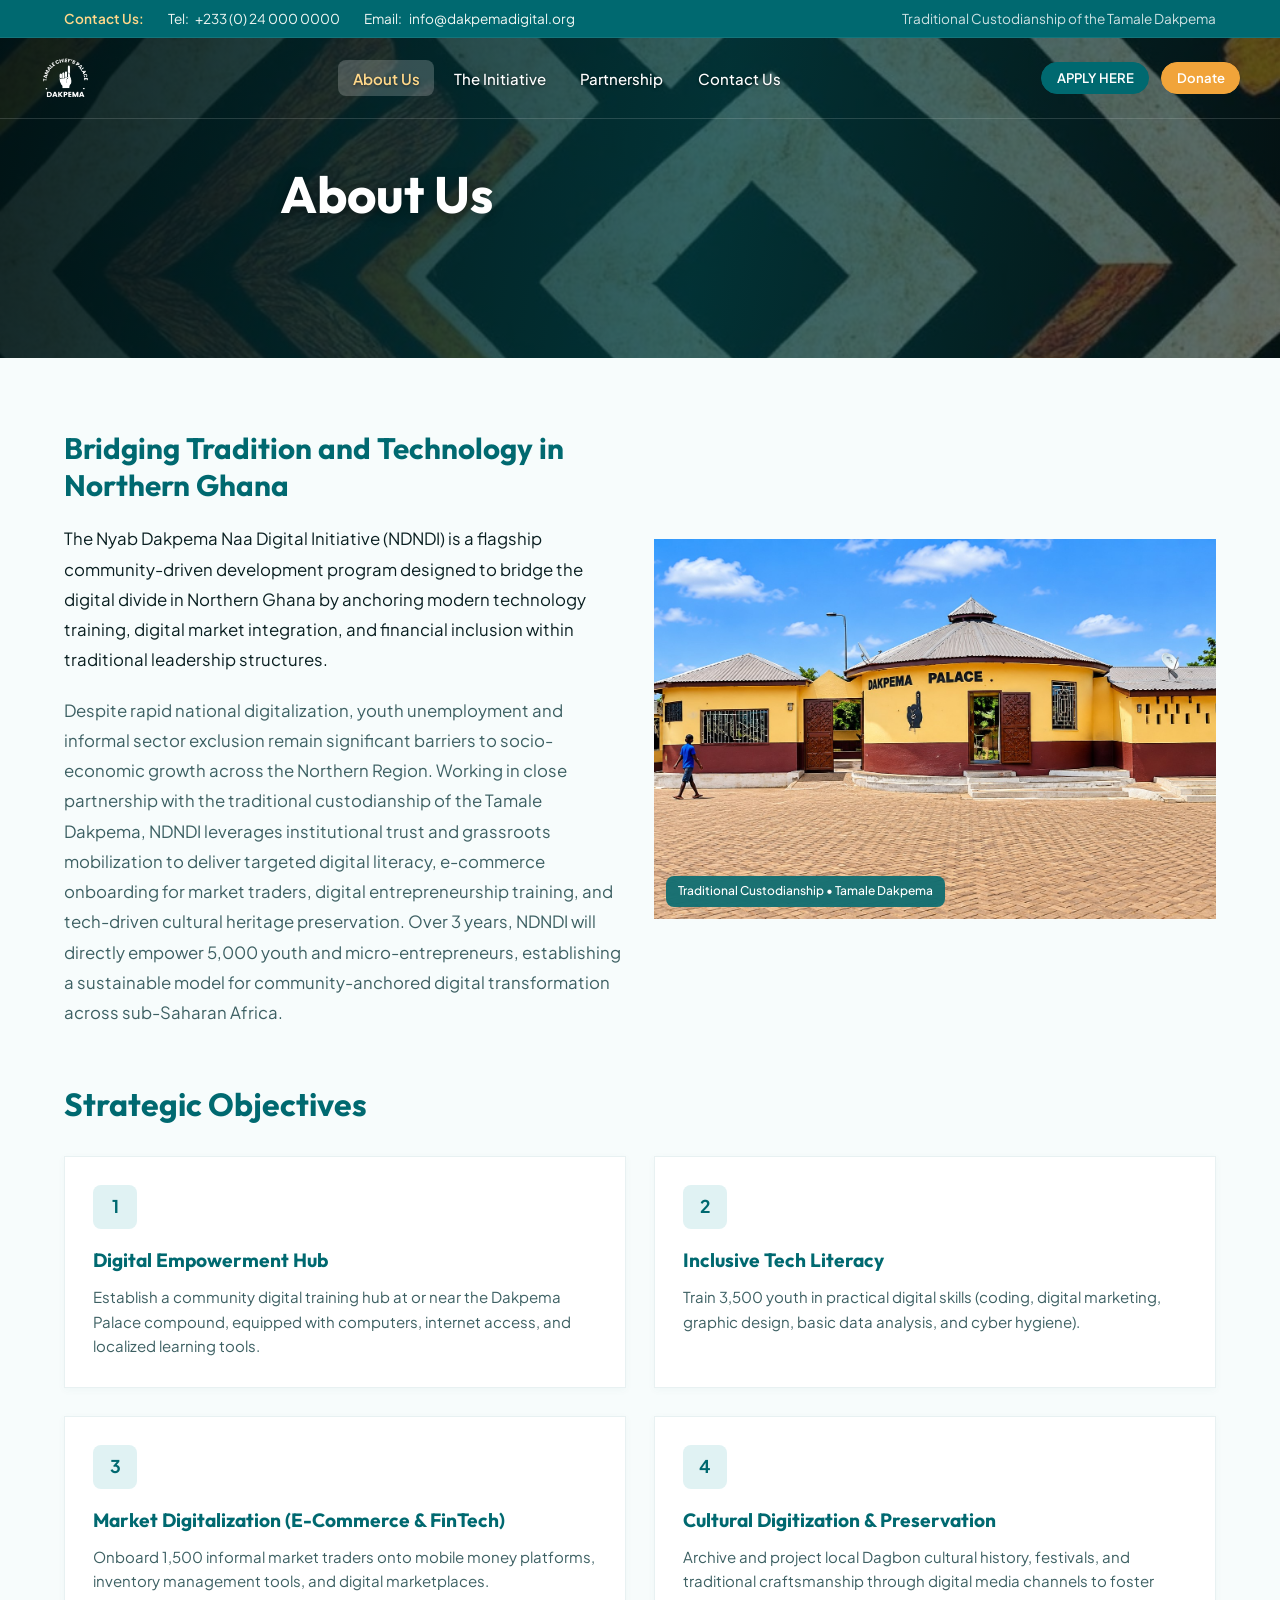
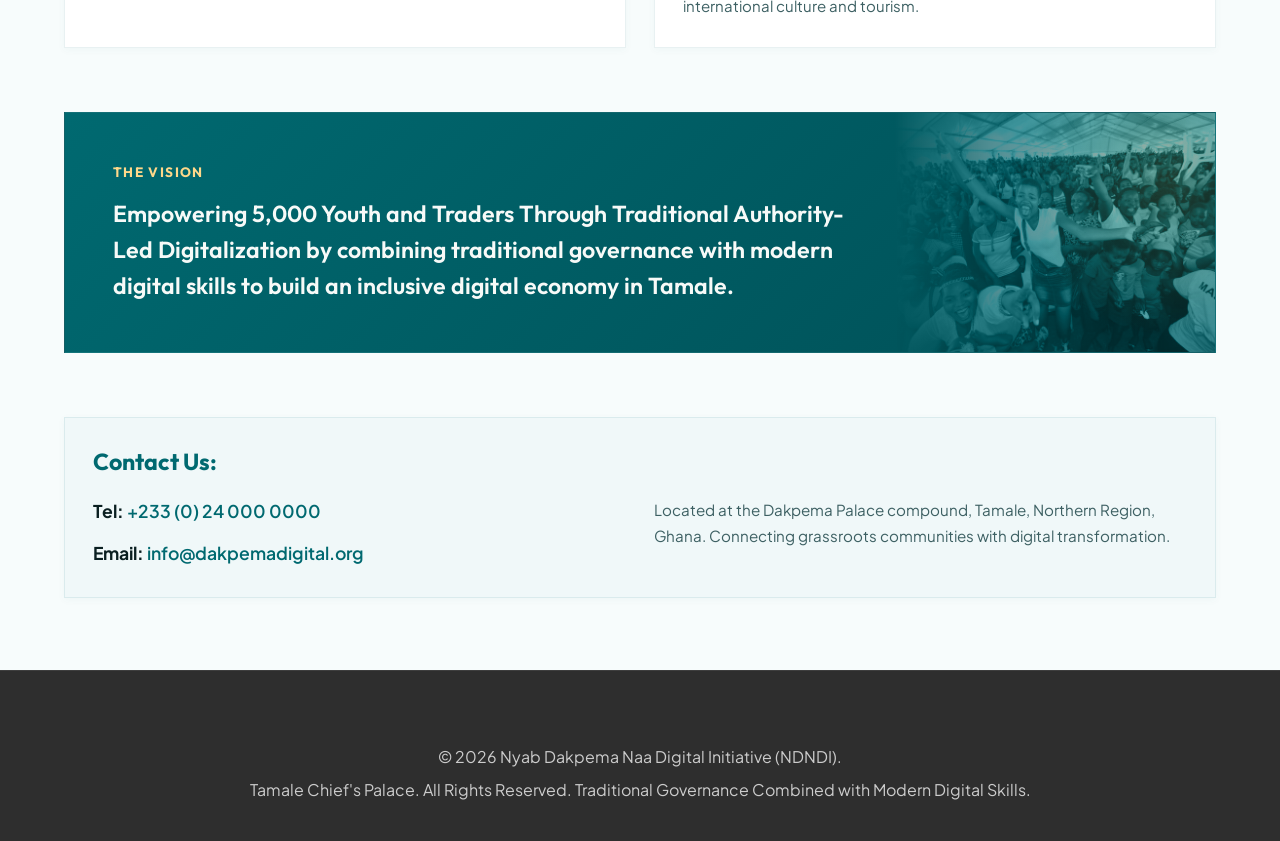
==== commit edf9ada7: "changed the donate button to donate" ====
--- a/about.html
+++ b/about.html
@@ -5,6 +5,17 @@
   <meta name="viewport" content="width=device-width, initial-scale=1.0">
   <title>1. About Us | Nyab Dakpema Naa Digital Initiative (NDNDI)</title>
   <meta name="description" content="1. About Us - Bridging Tradition and Technology in Northern Ghana. Nyab Dakpema Naa Digital Initiative (NDNDI).">
+  <meta property="og:title" content="About Us | NDNDI">
+  <meta property="og:description" content="About the Nyab Dakpema Naa Digital Initiative  anchoring digital transformation within traditional leadership structures.">
+  <meta property="og:url" content="https://manuel-vardy.github.io/dakpema/about.html">
+  <meta property="og:image" content="https://manuel-vardy.github.io/dakpema/assets/images/logo/DAKPEMA-01.png">
+  <meta property="og:image:width" content="1200">
+  <meta property="og:image:height" content="630">
+  <meta property="og:type" content="website">
+  <meta name="twitter:card" content="summary_large_image">
+  <meta name="twitter:title" content="About Us | NDNDI">
+  <meta name="twitter:description" content="About the Nyab Dakpema Naa Digital Initiative  anchoring digital transformation within traditional leadership structures.">
+  <meta name="twitter:image" content="https://manuel-vardy.github.io/dakpema/assets/images/logo/DAKPEMA-01.png">
   <link rel="icon" type="image/png" href="assets/images/logo/DAKPEMA-01.png">
   <link rel="stylesheet" href="assets/css/style.css">
 </head>
@@ -39,13 +50,13 @@
           <li><a href="contact.html" class="nav-link">Contact Us</a></li>
           <li class="nav-menu-btns">
             <button type="button" class="btn btn-primary btn-sm open-apply-modal">APPLY HERE</button>
-            <button type="button" class="btn btn-accent btn-sm open-donate-modal">Donate Button</button>
+            <button type="button" class="btn btn-accent btn-sm open-donate-modal">Donate</button>
           </li>
         </ul>
 
         <div class="nav-actions">
           <button type="button" class="btn btn-primary btn-sm open-apply-modal nav-cta-btn">APPLY HERE</button>
-          <button type="button" class="btn btn-accent btn-sm open-donate-modal nav-cta-btn">Donate Button</button>
+          <button type="button" class="btn btn-accent btn-sm open-donate-modal nav-cta-btn">Donate</button>
           <button class="nav-toggle" aria-label="Toggle navigation menu" aria-expanded="false">
             <svg fill="none" stroke="currentColor" stroke-width="2" viewBox="0 0 24 24">
               <path stroke-linecap="round" stroke-linejoin="round" d="M4 6h16M4 12h16M4 18h16"></path>
@@ -214,7 +225,7 @@
   <div id="donateModal" class="modal-overlay" role="dialog" aria-modal="true">
     <div class="modal-dialog">
       <div class="modal-header">
-        <h3 class="modal-title">Partner with NDNDI (Donate Button)</h3>
+        <h3 class="modal-title">Partner with NDNDI (Donate)</h3>
         <button type="button" class="modal-close" aria-label="Close modal">&times;</button>
       </div>
       <div class="modal-body">
@@ -232,7 +243,7 @@
           </div>
           <div style="display: flex; justify-content: flex-end; gap: 0.75rem; margin-top: 1rem;">
             <button type="button" class="btn btn-outline modal-cancel">Cancel</button>
-            <button type="submit" class="btn btn-accent" style="background-color: #8b1f1f; border-color: #8b1f1f;">Donate Button</button>
+            <button type="submit" class="btn btn-accent" style="background-color: #8b1f1f; border-color: #8b1f1f;">Donate</button>
           </div>
         </form>
       </div>
@@ -256,3 +267,7 @@
 
 
 
+
+
+
+
